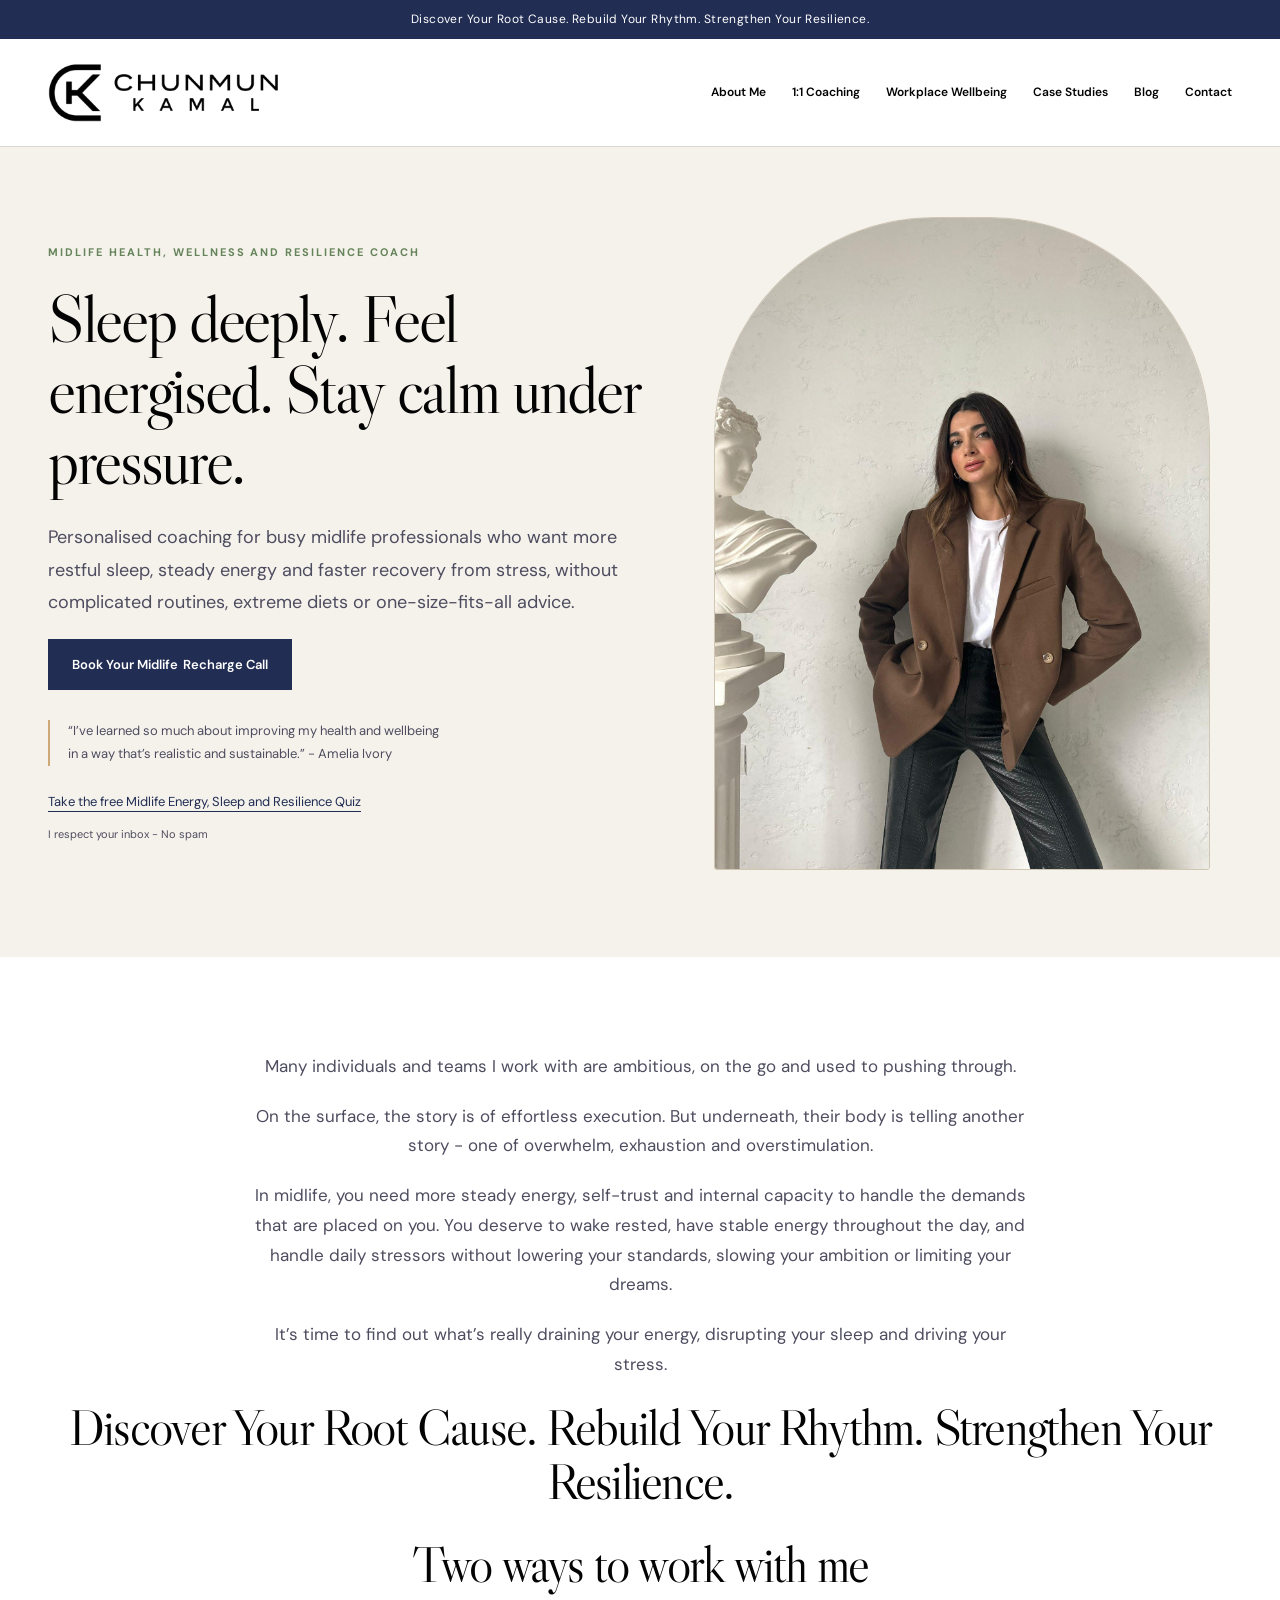
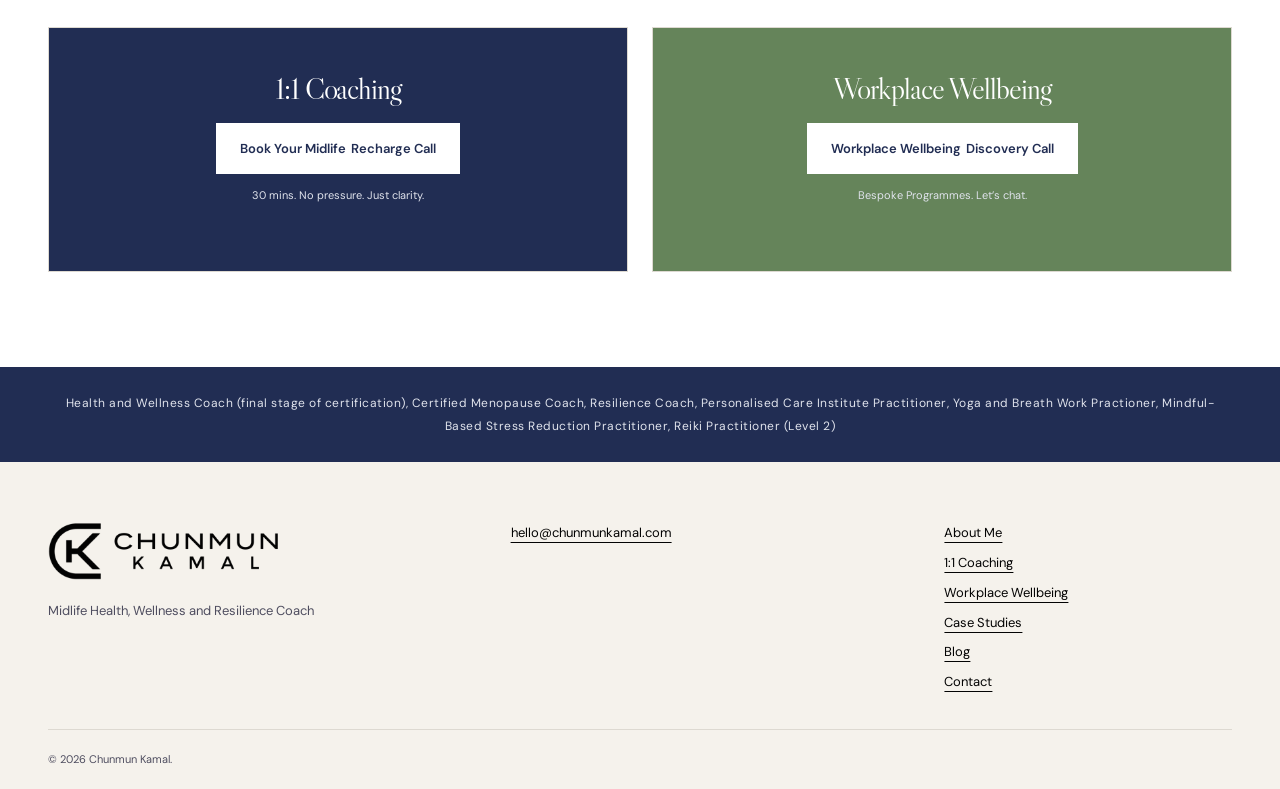
==== index.html @ 255349e9 "feat: add client-approved midlife website" ====
<!doctype html><html lang="en"><head><meta charset="utf-8"><meta name="viewport" content="width=device-width,initial-scale=1"><meta name="description" content="Personalised coaching for busy midlife professionals who want more restful sleep, steady energy and faster recovery from stress, without complicated routines, extreme diets or one-size-fits-all advice."><title>Midlife Health, Wellness and Resilience Coach | Chunmun Kamal</title><link rel="preconnect" href="https://fonts.googleapis.com"><link rel="preconnect" href="https://fonts.gstatic.com" crossorigin><link href="https://fonts.googleapis.com/css2?family=DM+Sans:wght@400;500;600;700&family=Libre+Caslon+Display&display=swap" rel="stylesheet"><link rel="stylesheet" href="styles.css"><script src="script.js" defer></script></head><body><a class="skip" href="#main">Skip to content</a><div class="topbar">Discover Your Root Cause. Rebuild Your Rhythm. Strengthen Your Resilience.</div><header><div class="container header"><a class="brand" href="index.html" aria-label="Chunmun Kamal home"><img src="assets/logo.png" alt="Chunmun Kamal"></a><button class="menu-toggle" aria-controls="navigation" aria-expanded="false">Menu <span aria-hidden="true">☰</span></button><nav id="navigation" aria-label="Main navigation"><a data-source-slide="6" data-source-block="4" class="nav-link" href="about.html">About Me</a><a data-source-slide="6" data-source-block="7" class="nav-link" href="coaching.html">1:1 Coaching</a><a data-source-slide="6" data-source-block="9" class="nav-link" href="workplace.html">Workplace Wellbeing</a><a data-source-slide="6" data-source-block="5" class="nav-link" href="case-studies.html">Case Studies</a><a data-source-slide="6" data-source-block="6" class="nav-link" href="blog.html">Blog</a><a data-source-slide="6" data-source-block="8" class="nav-link" href="contact.html">Contact</a></nav></div></header><main id="main"><section class="hero" data-deck-slide="6"><div class="container hero-grid"><div class="hero-copy"><p data-source-slide="6" data-source-block="1" class="eyebrow">Midlife Health, Wellness and Resilience Coach</p><h1 data-source-slide="6" data-source-block="10" class="">Sleep deeply. Feel energised. Stay calm under pressure.</h1><p data-source-slide="6" data-source-block="2" class="lead">Personalised coaching for busy midlife professionals who want more restful sleep, steady energy and faster recovery from stress, without complicated routines, extreme diets or one-size-fits-all advice.</p><a class="button" href="book-a-call.html"><span data-source-slide="6" data-source-block="11">Book Your Midlife</span> <span data-source-slide="6" data-source-block="12">Recharge Call</span></a><blockquote data-source-slide="6" data-source-block="3" class="hero-quote">“I’ve learned so much about improving my health and wellbeing in a way that’s realistic and sustainable.” - Amelia Ivory</blockquote><a data-source-slide="6" data-source-block="15" class="quiz-link" href="mailto:hello@chunmunkamal.com?subject=Midlife%20Energy%2C%20Sleep%20and%20Resilience%20Quiz">Take  the free Midlife Energy, Sleep and Resilience Quiz</a><p data-source-slide="6" data-source-block="13" class="micro">I respect your inbox - No spam</p></div><div class="hero-visual"><div class="photo-frame"><img src="assets/site-11.png" alt="" fetchpriority="high"></div></div></div></section><section class="section center" data-deck-slide="7"><div class="container"><div class="intro-text"><p data-source-slide="7" data-source-block="0" class="">Many individuals and teams I work with are ambitious, on the go and used to pushing through.</p><p data-source-slide="7" data-source-block="1" class="">On the surface, the story is of effortless execution. But underneath, their body is telling another story - one of overwhelm, exhaustion and overstimulation.</p><p data-source-slide="7" data-source-block="2" class="">In midlife, you need more steady energy, self-trust and internal capacity to handle the demands that are placed on you. You deserve to wake rested, have stable energy throughout the day, and handle daily stressors without lowering your standards, slowing your ambition or limiting your dreams.</p><p data-source-slide="7" data-source-block="3" class="">It’s time to find out what’s really draining your energy, disrupting your sleep and driving your stress.</p></div><h2 data-source-slide="7" data-source-block="4" class="">Discover Your Root Cause. Rebuild Your Rhythm. Strengthen Your Resilience.</h2><h2 data-source-slide="7" data-source-block="14" class="">Two ways to work with me</h2><div class="cards two"><article class="service"><h3 data-source-slide="7" data-source-block="7" class="">1:1 Coaching</h3><a class="button" href="book-a-call.html"><span data-source-slide="7" data-source-block="8">Book Your Midlife</span> <span data-source-slide="7" data-source-block="9">Recharge Call</span></a><p data-source-slide="7" data-source-block="5" class="micro">30 mins. No pressure. Just clarity.</p></article><article class="service sage"><h3 data-source-slide="7" data-source-block="11" class="">Workplace Wellbeing</h3><a class="button" href="contact.html?programme=Workplace%20Wellbeing"><span data-source-slide="7" data-source-block="11">Workplace Wellbeing</span> <span data-source-slide="7" data-source-block="12">Discovery Call</span></a><p data-source-slide="7" data-source-block="13" class="micro">Bespoke Programmes. Let’s chat.</p></article></div></div></section><section class="section navy credentials" data-deck-slide="7"><div class="container"><p data-source-slide="7" data-source-block="15" class="">Health and Wellness Coach (final stage of certification), Certified Menopause Coach, Resilience Coach, Personalised Care Institute Practitioner, Yoga and Breath Work Practioner, Mindful-Based Stress Reduction Practitioner, Reiki Practitioner (Level 2)</p></div></section></main><footer><div class="container footer-top"><div><a class="brand" href="index.html"><img src="assets/logo.png" alt="Chunmun Kamal"></a><p data-source-slide="6" data-source-block="1" class="">Midlife Health, Wellness and Resilience Coach</p></div><div><a href="mailto:hello@chunmunkamal.com">hello@chunmunkamal.com</a></div><div><a data-source-slide="6" data-source-block="4" class="nav-link" href="about.html">About Me</a><a data-source-slide="6" data-source-block="7" class="nav-link" href="coaching.html">1:1 Coaching</a><a data-source-slide="6" data-source-block="9" class="nav-link" href="workplace.html">Workplace Wellbeing</a><a data-source-slide="6" data-source-block="5" class="nav-link" href="case-studies.html">Case Studies</a><a data-source-slide="6" data-source-block="6" class="nav-link" href="blog.html">Blog</a><a data-source-slide="6" data-source-block="8" class="nav-link" href="contact.html">Contact</a></div></div><div class="container footer-bottom"><span>© 2026 Chunmun Kamal.</span></div></footer></body></html>
---- styles.css ----
:root{--navy:#212d53;--ink:#030303;--muted:#4e4d5f;--rose:#c6786d;--gold:#cfa877;--sage:#65845a;--cream:#f5f2ec;--line:#ddd9d1}*{box-sizing:border-box}html{scroll-behavior:smooth;scroll-padding-top:100px}body{margin:0;color:var(--ink);font:16px/1.75 'DM Sans',sans-serif;background:#fff}h1,h2,h3,p,blockquote{margin-top:0}h1,h2,h3{font-family:'Libre Caslon Display',Georgia,serif;font-weight:400;line-height:1.07;letter-spacing:-.035em}h1{font-size:clamp(50px,5.2vw,78px);margin-bottom:25px}h2{font-size:clamp(38px,4vw,59px);margin-bottom:28px}h3{font-size:35px;margin-bottom:18px}em{font-weight:400;color:var(--sage)}p{color:var(--muted);margin-bottom:20px}a{color:inherit;text-underline-offset:5px}a:hover{color:var(--sage)}img{display:block;max-width:100%}.container{width:min(1200px,calc(100% - 96px));margin-inline:auto}.topbar{padding:9px 24px;text-align:center;background:var(--navy);color:white;font-size:12px;letter-spacing:.035em}.topbar a{margin-left:22px;color:white}header{background:#fff;border-bottom:1px solid var(--line)}.header{display:flex;align-items:center;justify-content:space-between;min-height:107px;gap:30px}.brand{display:block;width:230px}.brand img{width:100%;height:auto}nav{display:flex;gap:26px}nav a{text-decoration:none;font-size:12px;font-weight:600;white-space:nowrap}nav a[aria-current]{color:var(--sage)}.menu-toggle{display:none}.hero{background:var(--cream);overflow:hidden}.hero-grid{display:grid;grid-template-columns:1.15fr 1fr;gap:70px;align-items:center;padding-block:70px 65px}.hero-copy{padding-block:10px}.eyebrow{font-size:11px;font-weight:700;letter-spacing:.18em;line-height:1.5;text-transform:uppercase;color:var(--sage);margin-bottom:22px}.lead{font-size:18px;line-height:1.8;max-width:630px}.button{display:inline-flex;align-items:center;justify-content:center;gap:28px;padding:15px 23px;background:var(--navy);color:#fff;text-decoration:none;font:600 13px/1.5 'DM Sans',sans-serif;border:1px solid var(--navy);cursor:pointer;transition:background .2s}.button:hover{background:var(--sage);border-color:var(--sage);color:#fff}.button span{font-size:20px;font-weight:400}.button.secondary{background:transparent;color:var(--navy)}.button.secondary:hover{background:var(--navy);color:white}.micro{font-size:11px;margin-top:12px}.hero-quote{border-left:2px solid var(--gold);padding-left:18px;max-width:400px;font-size:13px;color:var(--muted);margin:30px 0 0}cite{display:block;font-style:normal;font-size:12px;margin-top:12px}.hero-visual{position:relative;padding:0 22px 22px 0}.photo-frame{border-radius:220px 220px 3px 3px;background:#e0d8c9;overflow:hidden;border:1px solid #d1c5b3;aspect-ratio:.76}.photo-frame img{width:100%;height:100%;object-fit:cover;object-position:center}.vertical-note{position:absolute;right:0;top:50px;writing-mode:vertical-rl;font-size:9px;letter-spacing:.18em}.photo-note{position:absolute;bottom:0;left:-25px;background:#fff;padding:22px 27px;display:flex;align-items:center;gap:17px;box-shadow:0 8px 35px #212d5310;font-size:12px;line-height:1.8}.sun{font-size:38px;color:var(--rose)}.credentials{background:var(--navy);color:#fff;text-align:center;padding:22px 0;font-size:11px;letter-spacing:.045em}.section{padding:95px 0}.center{text-align:center}.center .lead,.intro-text{margin-inline:auto;max-width:780px}.intro-text p{font-size:17px}.framework{display:grid;grid-template-columns:repeat(3,1fr);margin-top:45px;text-align:left;border-block:1px solid var(--line);padding-block:30px}.framework>div{padding-inline:35px;border-right:1px solid var(--line)}.framework>div:last-child{border:0}.framework span{font-size:12px;color:var(--rose)}.framework h3{font-size:35px;margin:12px 0}.cream{background:var(--cream)}.cards{display:grid;gap:24px;margin-top:35px}.two{grid-template-columns:repeat(2,1fr)}.three{grid-template-columns:repeat(3,1fr)}.cards article{padding:38px;background:white;border:1px solid var(--line)}.cards .service{background:var(--navy);color:white;padding:45px}.service p{color:#e0e3ec}.service .eyebrow{color:var(--gold)}.service .button{background:white;color:var(--navy);border-color:white}.cards .sage{background:var(--sage)}.split{display:grid;grid-template-columns:1fr 1.1fr;align-items:center;gap:85px}.photo{overflow:hidden;max-height:600px;border-radius:180px 180px 2px 2px;background:var(--cream)}.photo img{width:100%;height:560px;object-fit:cover}.big-quote{font:30px/1.5 'Libre Caslon Display',Georgia,serif;max-width:850px;margin:30px auto}.big-quote cite{font-family:'DM Sans',sans-serif;margin-block:25px}.navy{background:var(--navy);color:white}.navy p{color:#e0e3ec}.navy .eyebrow{color:var(--gold)}.navy .button{background:#fff;color:var(--navy);border-color:#fff}.navy h2{max-width:850px;margin-inline:auto}.page-hero{background:var(--cream);padding-block:75px}.page-hero .lead{margin-inline:auto}.reading{max-width:850px}.reading p:first-child{font-size:20px}.stats{display:grid;grid-template-columns:1fr 1fr 1.4fr;gap:40px}.stats strong{font:44px 'Libre Caslon Display',Georgia,serif}.stats p{font-size:13px;margin-top:10px}.path:nth-child(2){border-top:4px solid var(--sage)}.duration{font-size:12px;text-transform:uppercase;letter-spacing:.07em;color:var(--sage)}.faq{max-width:950px}details{border-bottom:1px solid #cfcbbf;padding:22px 0}summary{cursor:pointer;font-size:19px;color:var(--navy);font-weight:500}details>div{padding:22px 25px 0}details p{max-width:780px}.case-content,.blog-content{max-width:820px}.case-content p:last-child{font-weight:600;color:var(--navy)}.blog-content h2{font-size:36px}.blog-content h3{font-size:29px}.blog-content a{overflow-wrap:anywhere}.contact-layout{display:grid;grid-template-columns:1.5fr 1fr;gap:80px}.contact-layout aside{background:var(--cream);padding:35px;height:fit-content}.contact-layout aside a{overflow-wrap:anywhere}.form-grid{display:grid;grid-template-columns:1fr 1fr;gap:20px}label{display:block;font-size:13px;font-weight:600;margin-bottom:20px}label span{color:var(--muted);font-weight:400;font-size:11px}input,select,textarea{display:block;width:100%;padding:13px 12px;margin-top:8px;border:1px solid #c9c8c4;border-radius:0;font:16px 'DM Sans',sans-serif;background:white;color:var(--ink)}textarea{resize:vertical}hr{border:0;border-top:1px solid var(--line);margin:30px 0}footer{background:var(--cream);padding:60px 0 20px;font-size:13px}.footer-top{display:grid;grid-template-columns:1.4fr 1.3fr 1fr;gap:60px}.footer-top .brand{margin-bottom:20px}.footer-top .eyebrow{margin:0 0 16px}.footer-bottom{display:flex;justify-content:space-between;border-top:1px solid var(--line);padding-top:20px;margin-top:35px;color:var(--muted);font-size:11px}.skip{position:fixed;left:12px;top:-100px;z-index:20;background:white;padding:12px}.skip:focus{top:12px}:focus-visible{outline:3px solid var(--rose);outline-offset:5px}
@media(min-width:1500px){.hero-grid{gap:110px}.hero-visual{max-width:480px}.hero-copy{padding-block:35px}}
@media(max-width:1100px){.container{width:calc(100% - 56px)}nav{gap:15px}nav a{font-size:11px}.brand{width:190px}.hero-grid{gap:35px}.split{gap:40px}.cards article{padding:28px}.contact-layout{gap:40px}}
@media(max-width:850px){.header{min-height:86px;flex-wrap:wrap;gap:0}.menu-toggle{display:block;background:none;border:1px solid var(--line);padding:9px 12px;font:13px 'DM Sans',sans-serif}nav{display:none;width:100%;padding:20px 0;flex-direction:column;gap:15px}nav.open{display:flex}nav a{font-size:14px}.hero-grid{grid-template-columns:1fr 1fr;gap:25px}h1{font-size:48px}.hero-copy .lead{font-size:16px}.hero-visual{padding-right:15px}.photo-note{left:-10px;padding:15px;font-size:10px}.section{padding:65px 0}.three{grid-template-columns:1fr}.stats{grid-template-columns:1fr 1fr}.footer-top{gap:30px;grid-template-columns:1fr 1fr}.contact-layout{grid-template-columns:1fr}.framework>div{padding-inline:20px}.framework h3{font-size:29px}}
@media(max-width:600px){.container{width:calc(100% - 40px)}.topbar{font-size:10px;padding:8px 12px}.topbar a{margin-left:10px}.brand{width:180px}.hero-grid{grid-template-columns:1fr;padding-block:42px;gap:35px}h1{font-size:54px}.hero-visual{max-width:390px;width:100%;margin-inline:auto}.photo-frame{aspect-ratio:.9}.hero-quote{margin-top:22px}.credentials{font-size:10px}.two,.split,.framework,.stats,.footer-top,.form-grid{grid-template-columns:1fr}.split{gap:35px}.photo img{height:420px}.framework{gap:20px}.framework>div{border-right:0;border-bottom:1px solid var(--line);padding:0 0 20px;text-align:center}.framework h3 br{display:none}.framework>div:last-child{padding:0}.service h3{font-size:37px}.cards .service{padding:30px}.footer-bottom{flex-direction:column;gap:8px}.section{padding:55px 0}.big-quote{font-size:26px}.page-hero{padding:55px 0}.button{gap:16px;padding:14px 18px;font-size:12px}summary{font-size:17px}.contact-layout aside{padding:25px}}
@media(prefers-reduced-motion:reduce){html{scroll-behavior:auto}*{transition:none!important}}
.button span{font-size:inherit;font-weight:inherit}.button{gap:5px;flex-wrap:wrap}.quiz-link{display:block;max-width:460px;margin-top:25px;font-size:13px;color:var(--navy)}.credentials.section{padding-block:25px}.credentials p{margin:0;font-size:12px;line-height:1.9}.footer-top>div:last-child{display:flex;flex-direction:column;gap:7px}.copy-block{margin-bottom:30px}.copy-block h3{font-size:30px}.copy-block p{margin-top:18px}.pathway>.copy-block:first-child h3{font-size:48px}.testimonials{max-width:950px}.testimonials p{font-size:19px;line-height:1.85;color:var(--navy)}.testimonials p+p{margin-top:30px}.case-columns{display:grid;grid-template-columns:1fr 1fr;gap:60px}.case-columns li,.symptoms li{margin-bottom:15px;color:var(--muted)}.case-quote{border-left:2px solid var(--gold);padding-left:30px}.calendar-link{overflow-wrap:anywhere}main h2{overflow-wrap:break-word}.cards .copy-block h3{font-size:30px}.stats{grid-template-columns:repeat(4,1fr)}.stats h3{font-size:30px}.cards article>h3{font-size:30px}
@media(max-width:850px){.stats{grid-template-columns:1fr 1fr}.case-columns{grid-template-columns:1fr;gap:30px}.case-quote{padding-left:20px}}
@media(max-width:600px){.stats{grid-template-columns:1fr}.pathway>.copy-block:first-child h3{font-size:38px}.hero h1{font-size:51px}.testimonials p{font-size:17px}.credentials p{font-size:11px}}
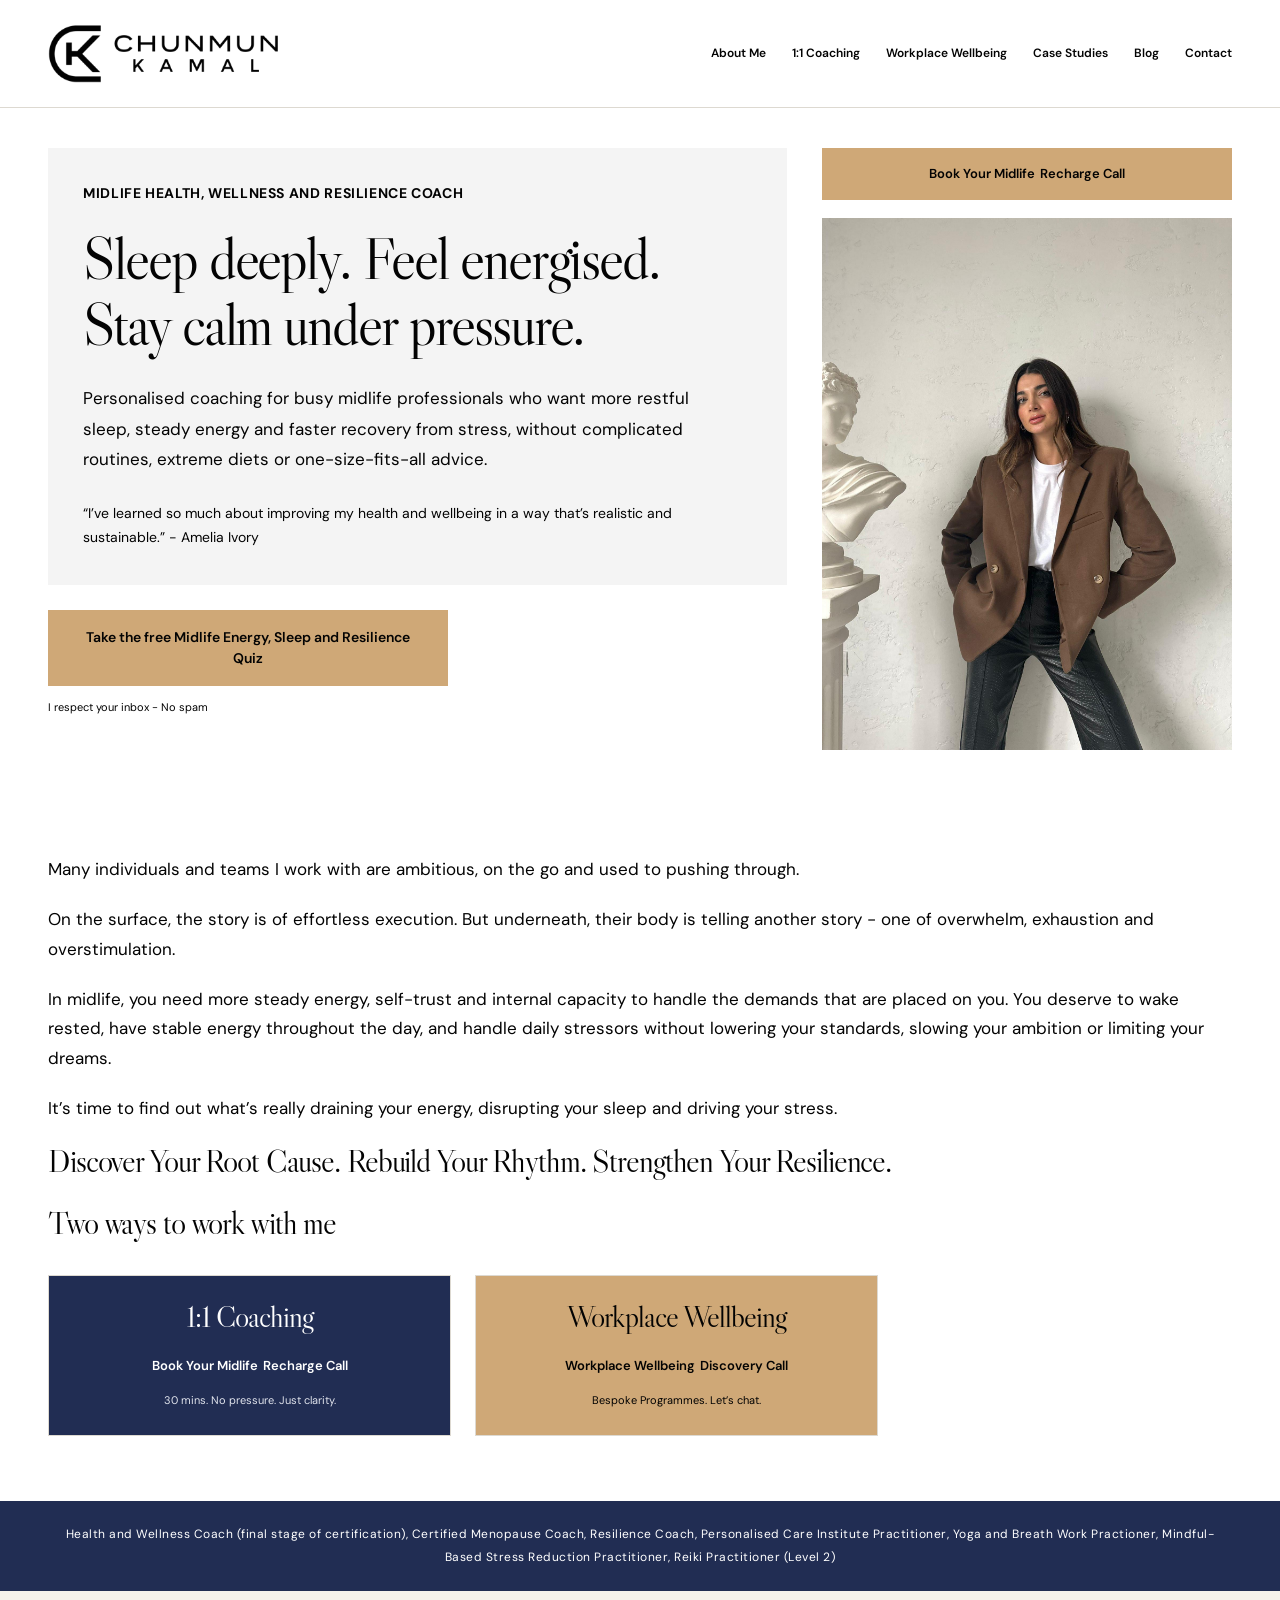
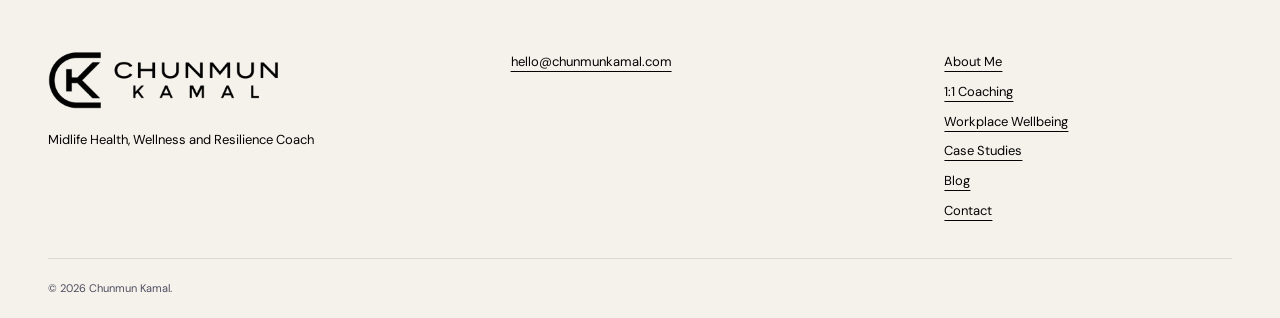
==== commit f407a99b: "fix: match client slide layouts" ====
--- a/index.html
+++ b/index.html
@@ -1 +1 @@
-<!doctype html><html lang="en"><head><meta charset="utf-8"><meta name="viewport" content="width=device-width,initial-scale=1"><meta name="description" content="Personalised coaching for busy midlife professionals who want more restful sleep, steady energy and faster recovery from stress, without complicated routines, extreme diets or one-size-fits-all advice."><title>Midlife Health, Wellness and Resilience Coach | Chunmun Kamal</title><link rel="preconnect" href="https://fonts.googleapis.com"><link rel="preconnect" href="https://fonts.gstatic.com" crossorigin><link href="https://fonts.googleapis.com/css2?family=DM+Sans:wght@400;500;600;700&family=Libre+Caslon+Display&display=swap" rel="stylesheet"><link rel="stylesheet" href="styles.css"><script src="script.js" defer></script></head><body><a class="skip" href="#main">Skip to content</a><div class="topbar">Discover Your Root Cause. Rebuild Your Rhythm. Strengthen Your Resilience.</div><header><div class="container header"><a class="brand" href="index.html" aria-label="Chunmun Kamal home"><img src="assets/logo.png" alt="Chunmun Kamal"></a><button class="menu-toggle" aria-controls="navigation" aria-expanded="false">Menu <span aria-hidden="true">☰</span></button><nav id="navigation" aria-label="Main navigation"><a data-source-slide="6" data-source-block="4" class="nav-link" href="about.html">About Me</a><a data-source-slide="6" data-source-block="7" class="nav-link" href="coaching.html">1:1 Coaching</a><a data-source-slide="6" data-source-block="9" class="nav-link" href="workplace.html">Workplace Wellbeing</a><a data-source-slide="6" data-source-block="5" class="nav-link" href="case-studies.html">Case Studies</a><a data-source-slide="6" data-source-block="6" class="nav-link" href="blog.html">Blog</a><a data-source-slide="6" data-source-block="8" class="nav-link" href="contact.html">Contact</a></nav></div></header><main id="main"><section class="hero" data-deck-slide="6"><div class="container hero-grid"><div class="hero-copy"><p data-source-slide="6" data-source-block="1" class="eyebrow">Midlife Health, Wellness and Resilience Coach</p><h1 data-source-slide="6" data-source-block="10" class="">Sleep deeply. Feel energised. Stay calm under pressure.</h1><p data-source-slide="6" data-source-block="2" class="lead">Personalised coaching for busy midlife professionals who want more restful sleep, steady energy and faster recovery from stress, without complicated routines, extreme diets or one-size-fits-all advice.</p><a class="button" href="book-a-call.html"><span data-source-slide="6" data-source-block="11">Book Your Midlife</span> <span data-source-slide="6" data-source-block="12">Recharge Call</span></a><blockquote data-source-slide="6" data-source-block="3" class="hero-quote">“I’ve learned so much about improving my health and wellbeing in a way that’s realistic and sustainable.” - Amelia Ivory</blockquote><a data-source-slide="6" data-source-block="15" class="quiz-link" href="mailto:hello@chunmunkamal.com?subject=Midlife%20Energy%2C%20Sleep%20and%20Resilience%20Quiz">Take  the free Midlife Energy, Sleep and Resilience Quiz</a><p data-source-slide="6" data-source-block="13" class="micro">I respect your inbox - No spam</p></div><div class="hero-visual"><div class="photo-frame"><img src="assets/site-11.png" alt="" fetchpriority="high"></div></div></div></section><section class="section center" data-deck-slide="7"><div class="container"><div class="intro-text"><p data-source-slide="7" data-source-block="0" class="">Many individuals and teams I work with are ambitious, on the go and used to pushing through.</p><p data-source-slide="7" data-source-block="1" class="">On the surface, the story is of effortless execution. But underneath, their body is telling another story - one of overwhelm, exhaustion and overstimulation.</p><p data-source-slide="7" data-source-block="2" class="">In midlife, you need more steady energy, self-trust and internal capacity to handle the demands that are placed on you. You deserve to wake rested, have stable energy throughout the day, and handle daily stressors without lowering your standards, slowing your ambition or limiting your dreams.</p><p data-source-slide="7" data-source-block="3" class="">It’s time to find out what’s really draining your energy, disrupting your sleep and driving your stress.</p></div><h2 data-source-slide="7" data-source-block="4" class="">Discover Your Root Cause. Rebuild Your Rhythm. Strengthen Your Resilience.</h2><h2 data-source-slide="7" data-source-block="14" class="">Two ways to work with me</h2><div class="cards two"><article class="service"><h3 data-source-slide="7" data-source-block="7" class="">1:1 Coaching</h3><a class="button" href="book-a-call.html"><span data-source-slide="7" data-source-block="8">Book Your Midlife</span> <span data-source-slide="7" data-source-block="9">Recharge Call</span></a><p data-source-slide="7" data-source-block="5" class="micro">30 mins. No pressure. Just clarity.</p></article><article class="service sage"><h3 data-source-slide="7" data-source-block="11" class="">Workplace Wellbeing</h3><a class="button" href="contact.html?programme=Workplace%20Wellbeing"><span data-source-slide="7" data-source-block="11">Workplace Wellbeing</span> <span data-source-slide="7" data-source-block="12">Discovery Call</span></a><p data-source-slide="7" data-source-block="13" class="micro">Bespoke Programmes. Let’s chat.</p></article></div></div></section><section class="section navy credentials" data-deck-slide="7"><div class="container"><p data-source-slide="7" data-source-block="15" class="">Health and Wellness Coach (final stage of certification), Certified Menopause Coach, Resilience Coach, Personalised Care Institute Practitioner, Yoga and Breath Work Practioner, Mindful-Based Stress Reduction Practitioner, Reiki Practitioner (Level 2)</p></div></section></main><footer><div class="container footer-top"><div><a class="brand" href="index.html"><img src="assets/logo.png" alt="Chunmun Kamal"></a><p data-source-slide="6" data-source-block="1" class="">Midlife Health, Wellness and Resilience Coach</p></div><div><a href="mailto:hello@chunmunkamal.com">hello@chunmunkamal.com</a></div><div><a data-source-slide="6" data-source-block="4" class="nav-link" href="about.html">About Me</a><a data-source-slide="6" data-source-block="7" class="nav-link" href="coaching.html">1:1 Coaching</a><a data-source-slide="6" data-source-block="9" class="nav-link" href="workplace.html">Workplace Wellbeing</a><a data-source-slide="6" data-source-block="5" class="nav-link" href="case-studies.html">Case Studies</a><a data-source-slide="6" data-source-block="6" class="nav-link" href="blog.html">Blog</a><a data-source-slide="6" data-source-block="8" class="nav-link" href="contact.html">Contact</a></div></div><div class="container footer-bottom"><span>© 2026 Chunmun Kamal.</span></div></footer></body></html>+<!doctype html><html lang="en"><head><meta charset="utf-8"><meta name="viewport" content="width=device-width,initial-scale=1"><meta name="description" content="Personalised coaching for busy midlife professionals who want more restful sleep, steady energy and faster recovery from stress, without complicated routines, extreme diets or one-size-fits-all advice."><title>Midlife Health, Wellness and Resilience Coach | Chunmun Kamal</title><link rel="preconnect" href="https://fonts.googleapis.com"><link rel="preconnect" href="https://fonts.gstatic.com" crossorigin><link href="https://fonts.googleapis.com/css2?family=DM+Sans:wght@400;500;600;700&family=Libre+Caslon+Display&display=swap" rel="stylesheet"><link rel="stylesheet" href="styles.css"><script src="script.js" defer></script></head><body><a class="skip" href="#main">Skip to content</a><header><div class="container header"><a class="brand" href="index.html" aria-label="Chunmun Kamal home"><img src="assets/logo.png" alt="Chunmun Kamal"></a><button class="menu-toggle" aria-controls="navigation" aria-expanded="false">Menu <span aria-hidden="true">☰</span></button><nav id="navigation" aria-label="Main navigation"><a data-source-slide="6" data-source-block="4" class="nav-link" href="about.html">About Me</a><a data-source-slide="6" data-source-block="7" class="nav-link" href="coaching.html">1:1 Coaching</a><a data-source-slide="6" data-source-block="9" class="nav-link" href="workplace.html">Workplace Wellbeing</a><a data-source-slide="6" data-source-block="5" class="nav-link" href="case-studies.html">Case Studies</a><a data-source-slide="6" data-source-block="6" class="nav-link" href="blog.html">Blog</a><a data-source-slide="6" data-source-block="8" class="nav-link" href="contact.html">Contact</a></nav></div></header><main id="main"><section class="hero" data-deck-slide="6"><div class="container hero-grid"><div class="hero-copy"><div class="hero-panel"><p data-source-slide="6" data-source-block="1" class="eyebrow">Midlife Health, Wellness and Resilience Coach</p><h1 data-source-slide="6" data-source-block="10" class="">Sleep deeply. Feel energised. Stay calm under pressure.</h1><p data-source-slide="6" data-source-block="2" class="lead">Personalised coaching for busy midlife professionals who want more restful sleep, steady energy and faster recovery from stress, without complicated routines, extreme diets or one-size-fits-all advice.</p><blockquote data-source-slide="6" data-source-block="3" class="hero-quote">“I’ve learned so much about improving my health and wellbeing in a way that’s realistic and sustainable.” - Amelia Ivory</blockquote></div><a data-source-slide="6" data-source-block="15" class="button quiz-link" href="mailto:hello@chunmunkamal.com?subject=Midlife%20Energy%2C%20Sleep%20and%20Resilience%20Quiz">Take  the free Midlife Energy, Sleep and Resilience Quiz</a><p data-source-slide="6" data-source-block="13" class="micro">I respect your inbox - No spam</p></div><div class="hero-visual"><a class="button" href="book-a-call.html"><span data-source-slide="6" data-source-block="11">Book Your Midlife</span> <span data-source-slide="6" data-source-block="12">Recharge Call</span></a><div class="photo-frame"><img src="assets/site-11.png" alt="" fetchpriority="high"></div></div></div></section><section class="section " data-deck-slide="7"><div class="container"><div class="intro-text"><p data-source-slide="7" data-source-block="0" class="">Many individuals and teams I work with are ambitious, on the go and used to pushing through.</p><p data-source-slide="7" data-source-block="1" class="">On the surface, the story is of effortless execution. But underneath, their body is telling another story - one of overwhelm, exhaustion and overstimulation.</p><p data-source-slide="7" data-source-block="2" class="">In midlife, you need more steady energy, self-trust and internal capacity to handle the demands that are placed on you. You deserve to wake rested, have stable energy throughout the day, and handle daily stressors without lowering your standards, slowing your ambition or limiting your dreams.</p><p data-source-slide="7" data-source-block="3" class="">It’s time to find out what’s really draining your energy, disrupting your sleep and driving your stress.</p></div><h2 data-source-slide="7" data-source-block="4" class="">Discover Your Root Cause. Rebuild Your Rhythm. Strengthen Your Resilience.</h2><h2 data-source-slide="7" data-source-block="14" class="">Two ways to work with me</h2><div class="cards two"><article class="service"><h3 data-source-slide="7" data-source-block="7" class="">1:1 Coaching</h3><a class="button" href="book-a-call.html"><span data-source-slide="7" data-source-block="8">Book Your Midlife</span> <span data-source-slide="7" data-source-block="9">Recharge Call</span></a><p data-source-slide="7" data-source-block="5" class="micro">30 mins. No pressure. Just clarity.</p></article><article class="service gold"><h3 data-source-slide="7" data-source-block="11" class="">Workplace Wellbeing</h3><a class="button" href="contact.html?programme=Workplace%20Wellbeing"><span data-source-slide="7" data-source-block="11">Workplace Wellbeing</span> <span data-source-slide="7" data-source-block="12">Discovery Call</span></a><p data-source-slide="7" data-source-block="13" class="micro">Bespoke Programmes. Let’s chat.</p></article></div></div></section><section class="section navy credentials" data-deck-slide="7"><div class="container"><p data-source-slide="7" data-source-block="15" class="">Health and Wellness Coach (final stage of certification), Certified Menopause Coach, Resilience Coach, Personalised Care Institute Practitioner, Yoga and Breath Work Practioner, Mindful-Based Stress Reduction Practitioner, Reiki Practitioner (Level 2)</p></div></section></main><footer><div class="container footer-top"><div><a class="brand" href="index.html"><img src="assets/logo.png" alt="Chunmun Kamal"></a><p data-source-slide="6" data-source-block="1" class="">Midlife Health, Wellness and Resilience Coach</p></div><div><a href="mailto:hello@chunmunkamal.com">hello@chunmunkamal.com</a></div><div><a data-source-slide="6" data-source-block="4" class="nav-link" href="about.html">About Me</a><a data-source-slide="6" data-source-block="7" class="nav-link" href="coaching.html">1:1 Coaching</a><a data-source-slide="6" data-source-block="9" class="nav-link" href="workplace.html">Workplace Wellbeing</a><a data-source-slide="6" data-source-block="5" class="nav-link" href="case-studies.html">Case Studies</a><a data-source-slide="6" data-source-block="6" class="nav-link" href="blog.html">Blog</a><a data-source-slide="6" data-source-block="8" class="nav-link" href="contact.html">Contact</a></div></div><div class="container footer-bottom"><span>© 2026 Chunmun Kamal.</span></div></footer></body></html>
--- a/styles.css
+++ b/styles.css
@@ -7,3 +7,7 @@
 .button span{font-size:inherit;font-weight:inherit}.button{gap:5px;flex-wrap:wrap}.quiz-link{display:block;max-width:460px;margin-top:25px;font-size:13px;color:var(--navy)}.credentials.section{padding-block:25px}.credentials p{margin:0;font-size:12px;line-height:1.9}.footer-top>div:last-child{display:flex;flex-direction:column;gap:7px}.copy-block{margin-bottom:30px}.copy-block h3{font-size:30px}.copy-block p{margin-top:18px}.pathway>.copy-block:first-child h3{font-size:48px}.testimonials{max-width:950px}.testimonials p{font-size:19px;line-height:1.85;color:var(--navy)}.testimonials p+p{margin-top:30px}.case-columns{display:grid;grid-template-columns:1fr 1fr;gap:60px}.case-columns li,.symptoms li{margin-bottom:15px;color:var(--muted)}.case-quote{border-left:2px solid var(--gold);padding-left:30px}.calendar-link{overflow-wrap:anywhere}main h2{overflow-wrap:break-word}.cards .copy-block h3{font-size:30px}.stats{grid-template-columns:repeat(4,1fr)}.stats h3{font-size:30px}.cards article>h3{font-size:30px}
 @media(max-width:850px){.stats{grid-template-columns:1fr 1fr}.case-columns{grid-template-columns:1fr;gap:30px}.case-quote{padding-left:20px}}
 @media(max-width:600px){.stats{grid-template-columns:1fr}.pathway>.copy-block:first-child h3{font-size:38px}.hero h1{font-size:51px}.testimonials p{font-size:17px}.credentials p{font-size:11px}}
+/* Client slide layout: rectangular imagery, brand panels and authored columns. */
+body{color:#030303}p{color:#030303}.section{padding-block:65px}.section h2{font-size:45px}.hero{background:#fff}.hero-grid{grid-template-columns:1.8fr 1fr;align-items:start;gap:35px;padding-block:40px}.hero-copy{padding:0}.hero-panel{background:#f4f4f4;padding:35px}.hero h1{font-size:59px;line-height:1.12}.hero .eyebrow{color:#030303;letter-spacing:.045em;font-size:14px}.hero .lead{font-size:17px}.hero-quote{max-width:none;margin-top:26px;border:0;padding:0;font-size:14px;color:#030303}.hero-visual{padding:0}.hero-visual>.button{width:100%;background:var(--gold);border-color:var(--gold);color:#030303;margin-bottom:18px}.photo-frame,.photo{border-radius:0;border:0}.photo-frame{aspect-ratio:.77}.hero .quiz-link{display:inline-flex;background:var(--gold);border-color:var(--gold);color:#030303;padding:16px 22px;max-width:400px;text-align:center;font-size:14px}.intro-text{max-width:none;margin:0}.intro-text p{font-size:17px}.section[data-deck-slide="7"] h2{font-size:32px}.section[data-deck-slide="7"] .cards{max-width:830px}.cards .service{padding:25px;text-align:center;background:var(--navy)}.cards .service.gold{background:var(--gold);color:#030303}.service.gold p{color:#030303}.service .button{background:transparent;border:0;color:inherit;padding:0}.service .micro{margin-bottom:0}.service h3{font-size:29px}.section.page-hero{background:#fff;padding-block:30px}.page-hero .container{background:var(--navy);padding:65px 40px;text-align:left;color:white}.page-hero h1,.page-hero h2{color:white;margin:0}.page-hero h1{font-size:55px}.credentials.section{padding-block:22px}.credentials p{color:white}.audience-layout{display:grid;grid-template-columns:230px 1fr;gap:45px}.audiences{display:grid;align-content:space-around;gap:35px}.audiences>div{text-align:center}.audiences .topic-icon{width:70px;height:70px;background:var(--cream);padding:14px;color:var(--navy)}.topic-icon{display:block;width:58px;height:58px;margin-bottom:20px;color:var(--navy)}.audiences .topic-icon{margin-inline:auto}.audiences p{font-size:14px}.symptoms{padding-left:20px}.symptoms li{color:#030303;margin-bottom:8px}.reassurance{display:grid;gap:45px;margin:40px 0}.reassurance article{text-align:center}.reassurance .topic-icon{width:95px;height:95px;padding:23px;margin-inline:auto;color:white;background:var(--tone)}.reassurance h3{font:600 19px 'DM Sans',sans-serif;letter-spacing:0}.tone-slate{--tone:var(--muted)}.tone-rose{--tone:var(--rose)}.tone-gold{--tone:var(--gold)}.tone-sage{--tone:var(--sage)}.framework-columns{display:grid;grid-template-columns:repeat(3,1fr);gap:20px;margin-top:35px}.framework-column{padding:24px;background:#65845a10}.framework-column:nth-child(2){background:#f3f3f3}.framework-column:nth-child(3){background:#cfa87719}.framework-title{font-size:28px;min-height:70px}.framework-item{margin-top:22px;background:white;padding:20px}.framework-item h3{font-size:26px}.framework-item p{font-size:15px}.framework-item>.topic-icon{width:40px;height:40px}.framework-item .copy-block h3{font-size:26px}.photo-right{grid-template-columns:1.8fr 1fr;align-items:stretch;gap:40px}.photo-right .photo{max-height:none}.photo-right .photo img{height:100%;min-height:460px;max-height:780px;object-fit:cover}.approach-item{display:grid;grid-template-columns:64px 1fr;gap:22px;margin-bottom:30px}.approach-item>.topic-icon{background:var(--tone);color:white;padding:13px;width:64px;height:64px}.approach-item h3{font-size:28px}.approach-item:last-child{margin-bottom:0}.deck-stats{grid-template-columns:repeat(3,1fr);gap:0}.deck-stats>div{padding:30px;border-right:1px solid #ffffff40}.deck-stats>div:last-child{border:0}.deck-stats h3{font-size:30px}.deck-stats h3:last-child{margin-bottom:0}.cost-columns{display:grid;grid-template-columns:repeat(3,1fr);gap:20px;margin-top:30px}.cost-columns article{background:#f4f4f4;padding:25px}.cost-columns h3{font-size:26px}.cost-columns p{font-size:15px}.process-columns{display:grid;grid-template-columns:repeat(3,1fr);gap:45px;margin-top:45px}.process-columns h3{font-size:30px}.process-columns .topic-icon{width:64px;height:64px}.gold-band{background:#cfa87770}.gold-band h2{font-size:37px}.testimonial-columns{display:grid;grid-template-columns:1fr 1fr;gap:30px}.testimonial-columns blockquote{background:#f4f4f4;padding:30px;margin:0;font-size:16px}.testimonial-columns p{line-height:1.9}.testimonial-columns p:last-child{margin-bottom:0}.workplace-steps{margin-block:35px}.workplace-steps article{display:grid;grid-template-columns:65px 1fr;gap:30px;margin-bottom:35px}.workplace-steps h3{font-size:30px}.workplace-steps .copy-block{margin:0}.workplace-steps>article:nth-child(2)>.topic-icon{color:var(--sage)}.workplace-steps>article:nth-child(3)>.topic-icon{color:var(--rose)}.case-columns{display:block}.case-work{background:#f4f4f4;padding:28px 35px;margin-bottom:22px}.case-work li{color:#030303}.case-quote{border:0;background:var(--navy);color:white;padding:35px}.case-quote p{color:white}.case-quote h3{font-size:30px}.credential-columns{display:grid;grid-template-columns:1fr 1fr;gap:50px}.credential-columns>div{background:#f4f4f4;padding:30px}.credential-columns h3{font-size:30px}.association-slots{display:grid;grid-template-columns:repeat(3,1fr);gap:25px}.association-slots>div{height:95px;background:#f4f4f4}.personal-columns{display:grid;grid-template-columns:repeat(3,1fr);gap:35px}.personal-columns img{width:170px;height:170px;object-fit:cover;margin-bottom:25px}.personal-columns h3{font-size:30px}.personal-columns p{background:#f4f4f4;padding:22px;min-height:180px;font-size:15px}.deck-contact{max-width:900px;margin-top:35px}.pathway{max-width:none}.faq{max-width:none}.reading{max-width:1000px}
+@media(max-width:1000px){.hero-grid{grid-template-columns:1.5fr 1fr;gap:25px}.hero-panel{padding:25px}.hero h1{font-size:47px}.audience-layout{grid-template-columns:165px 1fr;gap:25px}.framework-column{padding:15px}.framework-item{padding:15px}.framework-title{font-size:25px}.photo-right{grid-template-columns:1.5fr 1fr}.approach-item{grid-template-columns:50px 1fr;gap:15px}.approach-item>.topic-icon{width:50px;height:50px;padding:10px}.process-columns{gap:25px}.deck-stats>div{padding:20px}}
+@media(max-width:700px){.section{padding-block:45px}.hero-grid{grid-template-columns:1fr}.hero h1{font-size:46px}.hero-panel{padding:25px}.hero-visual{max-width:440px;width:100%;margin-inline:auto}.photo-frame{aspect-ratio:.9}.section h2{font-size:36px}.page-hero .container{padding:38px 24px}.page-hero h1{font-size:40px}.audience-layout{grid-template-columns:1fr}.audiences{grid-template-columns:repeat(3,1fr);gap:12px}.audiences .topic-icon{width:50px;height:50px;padding:10px}.audiences p{font-size:11px}.framework-columns,.photo-right,.deck-stats,.cost-columns,.process-columns,.testimonial-columns,.credential-columns,.personal-columns{grid-template-columns:1fr}.framework-title{min-height:0}.reassurance{gap:15px}.reassurance .topic-icon{width:60px;height:60px;padding:14px}.reassurance h3{font-size:13px;line-height:1.6}.photo-right .photo img{min-height:0;height:380px;object-position:center 30%}.deck-stats>div{border-right:0;border-bottom:1px solid #ffffff40}.personal-columns img{width:100%;height:240px}.personal-columns p{min-height:0}.association-slots{gap:12px}.association-slots>div{height:65px}.workplace-steps article{grid-template-columns:45px 1fr;gap:15px}.workplace-steps .topic-icon{width:40px;height:40px}.case-work,.case-quote{padding:25px}.testimonial-columns blockquote{padding:24px}.process-columns{gap:30px}.framework-columns{gap:25px}.gold-band h2{font-size:32px}.section[data-deck-slide="7"] h2{font-size:27px}}
